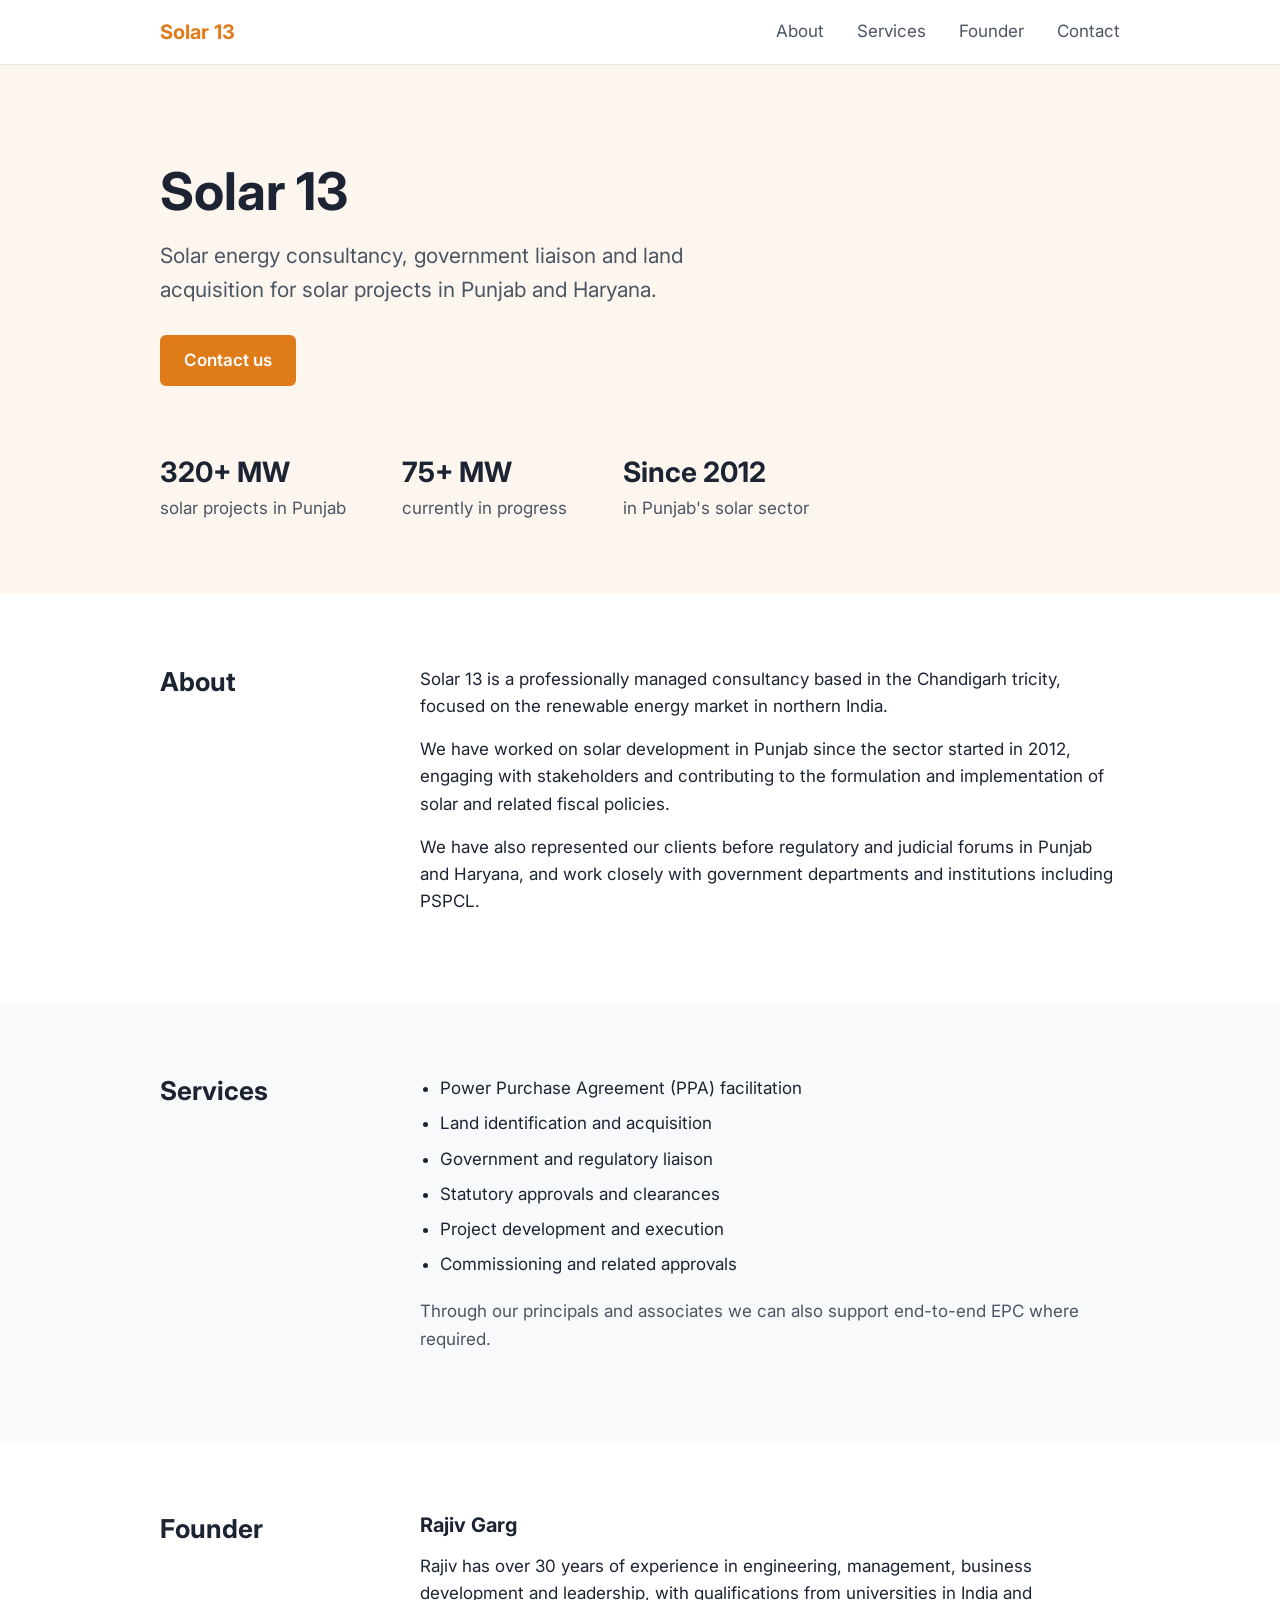
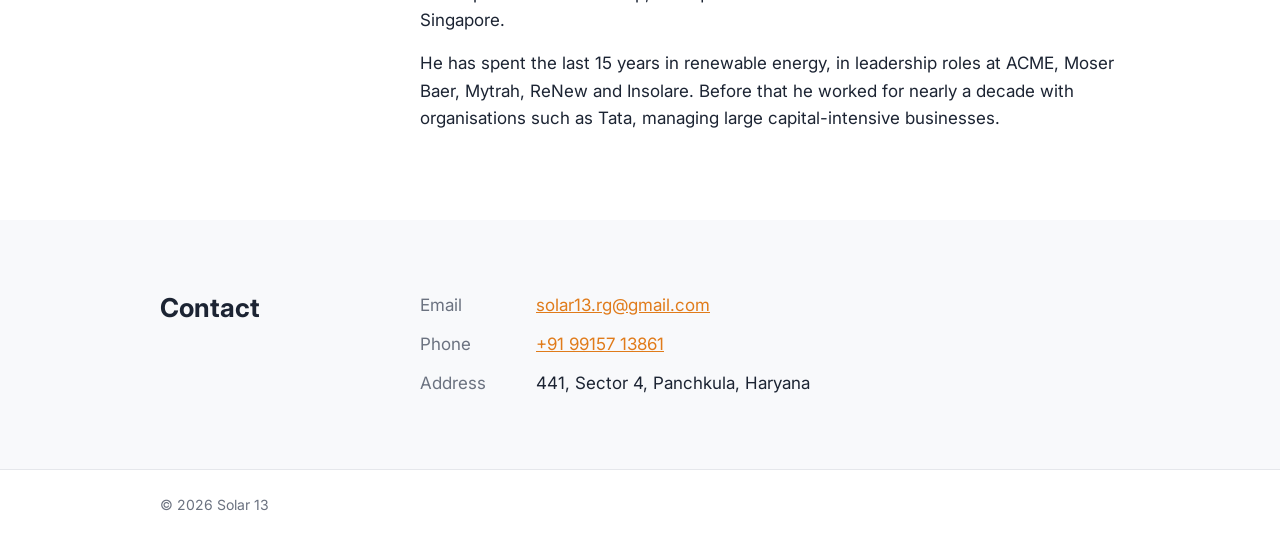
==== index.html @ bba665cc "Solar 13 website" ====
<!doctype html>
<html lang="en">
<head>
  <meta charset="utf-8">
  <meta name="viewport" content="width=device-width, initial-scale=1">
  <title>Solar 13 | Solar Energy Consultancy</title>
  <meta name="description" content="Solar 13 is a solar energy consultancy in the Chandigarh tricity, working on PPA facilitation, land acquisition, government liaison and approvals for solar projects in Punjab and Haryana.">
  <link rel="canonical" href="https://solar13.sagarsamay.com/">
  <link rel="icon" href="assets/favicon.svg" type="image/svg+xml">
  <meta property="og:title" content="Solar 13">
  <meta property="og:description" content="Solar energy consultancy, government liaison and land acquisition in North India.">
  <meta property="og:url" content="https://solar13.sagarsamay.com/">
  <link rel="preconnect" href="https://fonts.googleapis.com">
  <link rel="preconnect" href="https://fonts.gstatic.com" crossorigin>
  <link href="https://fonts.googleapis.com/css2?family=Inter:wght@400;500;600;700&display=swap" rel="stylesheet">
  <link rel="stylesheet" href="styles.css">
</head>
<body>
  <header class="header">
    <div class="container header-inner">
      <a class="logo" href="#">Solar 13</a>
      <button class="menu-btn" aria-expanded="false" aria-controls="menu">Menu</button>
      <nav id="menu" class="menu">
        <a href="#about">About</a>
        <a href="#services">Services</a>
        <a href="#founder">Founder</a>
        <a href="#contact">Contact</a>
      </nav>
    </div>
  </header>

  <main>
    <section class="hero">
      <div class="container">
        <h1>Solar 13</h1>
        <p class="intro">Solar energy consultancy, government liaison and land acquisition for solar projects in Punjab and Haryana.</p>
        <a class="button" href="mailto:solar13.rg@gmail.com">Contact us</a>

        <ul class="figures">
          <li><strong>320+ MW</strong> solar projects in Punjab</li>
          <li><strong>75+ MW</strong> currently in progress</li>
          <li><strong>Since 2012</strong> in Punjab's solar sector</li>
        </ul>
      </div>
    </section>

    <section id="about" class="section">
      <div class="container cols">
        <h2>About</h2>
        <div>
          <p>Solar 13 is a professionally managed consultancy based in the Chandigarh tricity, focused on the renewable energy market in northern India.</p>
          <p>We have worked on solar development in Punjab since the sector started in 2012, engaging with stakeholders and contributing to the formulation and implementation of solar and related fiscal policies.</p>
          <p>We have also represented our clients before regulatory and judicial forums in Punjab and Haryana, and work closely with government departments and institutions including PSPCL.</p>
        </div>
      </div>
    </section>

    <section id="services" class="section alt">
      <div class="container cols">
        <h2>Services</h2>
        <div>
          <ul class="services">
            <li>Power Purchase Agreement (PPA) facilitation</li>
            <li>Land identification and acquisition</li>
            <li>Government and regulatory liaison</li>
            <li>Statutory approvals and clearances</li>
            <li>Project development and execution</li>
            <li>Commissioning and related approvals</li>
          </ul>
          <p class="note">Through our principals and associates we can also support end-to-end EPC where required.</p>
        </div>
      </div>
    </section>

    <section id="founder" class="section">
      <div class="container cols">
        <h2>Founder</h2>
        <div>
          <h3>Rajiv Garg</h3>
          <p>Rajiv has over 30 years of experience in engineering, management, business development and leadership, with qualifications from universities in India and Singapore.</p>
          <p>He has spent the last 15 years in renewable energy, in leadership roles at ACME, Moser Baer, Mytrah, ReNew and Insolare. Before that he worked for nearly a decade with organisations such as Tata, managing large capital-intensive businesses.</p>
        </div>
      </div>
    </section>

    <section id="contact" class="section alt">
      <div class="container cols">
        <h2>Contact</h2>
        <dl class="contact">
          <dt>Email</dt>
          <dd><a href="mailto:solar13.rg@gmail.com">solar13.rg@gmail.com</a></dd>
          <dt>Phone</dt>
          <dd><a href="tel:+919915713861">+91 99157 13861</a></dd>
          <dt>Address</dt>
          <dd>441, Sector 4, Panchkula, Haryana</dd>
        </dl>
      </div>
    </section>
  </main>

  <footer class="footer">
    <div class="container">&copy; <span id="year">2026</span> Solar 13</div>
  </footer>

  <script src="script.js"></script>
</body>
</html>
---- styles.css ----
* {
  box-sizing: border-box;
}

body {
  margin: 0;
  font-family: "Inter", Arial, sans-serif;
  font-size: 17px;
  line-height: 1.6;
  color: #1c2433;
  background: #fff;
}

a {
  color: inherit;
}

h1, h2, h3 {
  margin: 0 0 16px;
  line-height: 1.2;
}

p {
  margin: 0 0 16px;
}

.container {
  max-width: 1000px;
  margin: 0 auto;
  padding: 0 20px;
}

/* header */

.header {
  position: sticky;
  top: 0;
  background: #fff;
  border-bottom: 1px solid #e5e7eb;
  z-index: 10;
}

.header-inner {
  display: flex;
  align-items: center;
  justify-content: space-between;
  height: 64px;
}

.logo {
  font-weight: 700;
  font-size: 20px;
  text-decoration: none;
  color: #e07b1a;
}

.menu a {
  margin-left: 28px;
  text-decoration: none;
  color: #4b5563;
}

.menu a:hover {
  color: #1c2433;
}

.menu-btn {
  display: none;
  background: none;
  border: 1px solid #d1d5db;
  border-radius: 6px;
  padding: 6px 12px;
  font: inherit;
  font-size: 15px;
  cursor: pointer;
}

/* hero */

.hero {
  padding: 96px 0 72px;
  background: #fdf6ee;
}

.hero h1 {
  font-size: 52px;
}

.intro {
  font-size: 21px;
  max-width: 620px;
  color: #4b5563;
  margin-bottom: 28px;
}

.button {
  display: inline-block;
  padding: 12px 24px;
  background: #e07b1a;
  color: #fff;
  text-decoration: none;
  font-weight: 600;
  border-radius: 6px;
}

.button:hover {
  background: #c4670f;
}

.figures {
  list-style: none;
  padding: 0;
  margin: 64px 0 0;
  display: flex;
  gap: 56px;
  color: #4b5563;
}

.figures strong {
  display: block;
  font-size: 28px;
  color: #1c2433;
}

/* sections */

.section {
  padding: 72px 0;
}

.section.alt {
  background: #f8f9fb;
}

.cols {
  display: grid;
  grid-template-columns: 220px 1fr;
  gap: 40px;
}

.section h2 {
  font-size: 26px;
}

.section h3 {
  font-size: 20px;
}

.services {
  margin: 0 0 20px;
  padding-left: 20px;
}

.services li {
  margin-bottom: 8px;
}

.note {
  color: #4b5563;
}

.contact {
  display: grid;
  grid-template-columns: 100px 1fr;
  gap: 12px 16px;
  margin: 0;
}

.contact dt {
  color: #6b7280;
}

.contact dd {
  margin: 0;
}

.contact a {
  color: #e07b1a;
}

.footer {
  padding: 24px 0;
  font-size: 14px;
  color: #6b7280;
  border-top: 1px solid #e5e7eb;
}

/* mobile */

@media (max-width: 700px) {
  .menu-btn {
    display: block;
  }

  .menu {
    display: none;
    position: absolute;
    top: 64px;
    left: 0;
    right: 0;
    background: #fff;
    border-bottom: 1px solid #e5e7eb;
    padding: 8px 20px;
  }

  .menu.open {
    display: block;
  }

  .menu a {
    display: block;
    margin: 0;
    padding: 10px 0;
  }

  .hero {
    padding: 56px 0 48px;
  }

  .hero h1 {
    font-size: 40px;
  }

  .intro {
    font-size: 18px;
  }

  .figures {
    flex-direction: column;
    gap: 20px;
    margin-top: 40px;
  }

  .cols {
    grid-template-columns: 1fr;
    gap: 8px;
  }

  .section {
    padding: 48px 0;
  }
}
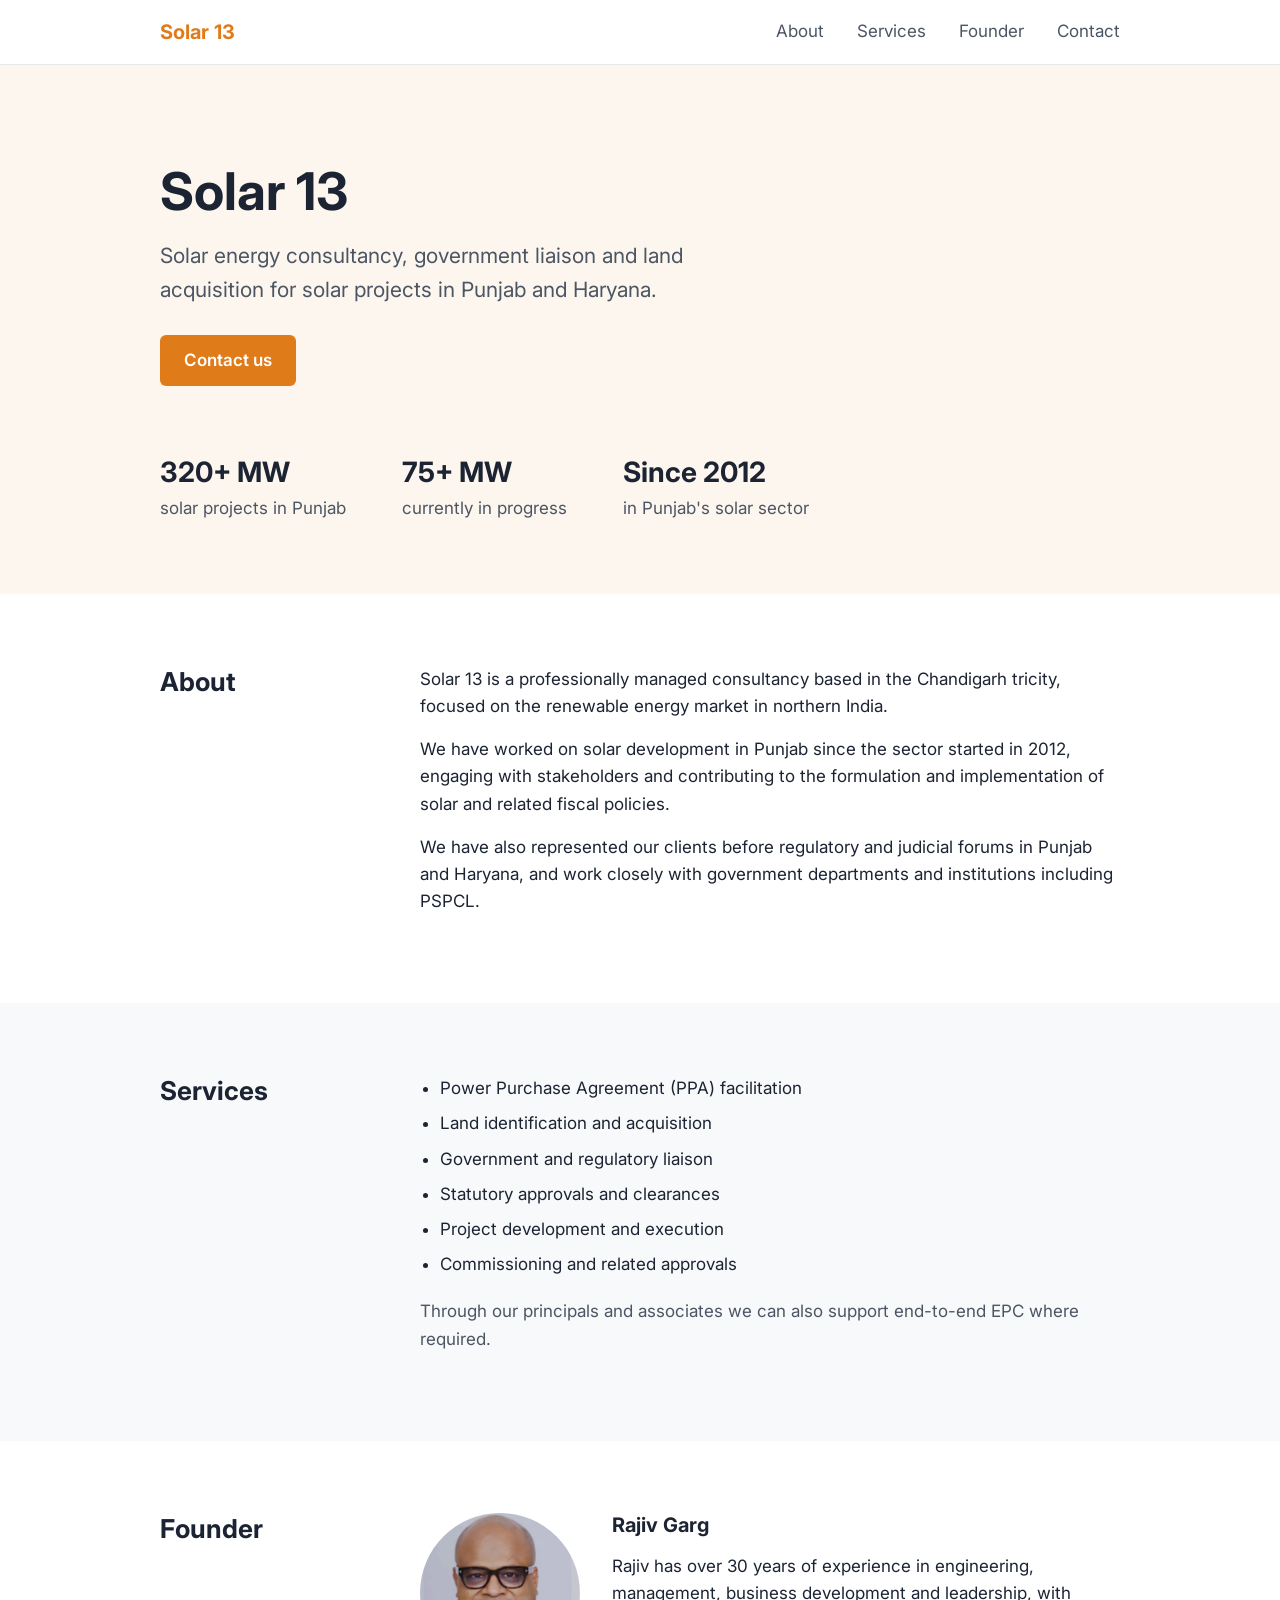
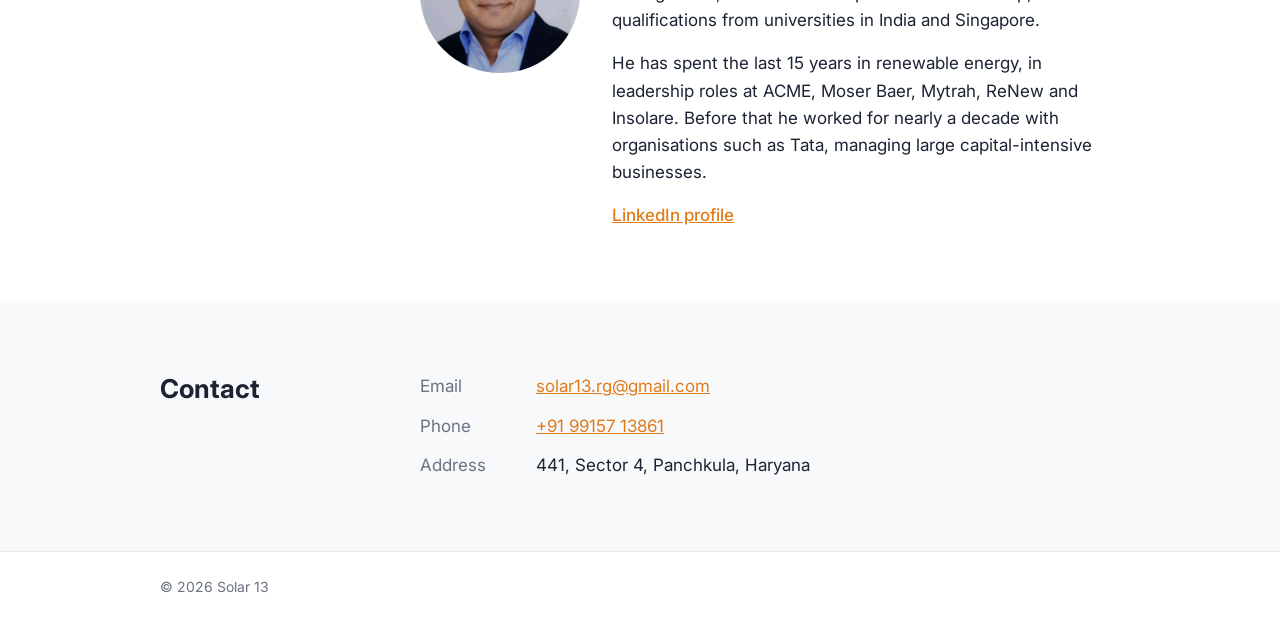
==== commit 266fd13c: "Add founder photo and LinkedIn link" ====
--- a/index.html
+++ b/index.html
@@ -75,10 +75,14 @@
     <section id="founder" class="section">
       <div class="container cols">
         <h2>Founder</h2>
-        <div>
-          <h3>Rajiv Garg</h3>
-          <p>Rajiv has over 30 years of experience in engineering, management, business development and leadership, with qualifications from universities in India and Singapore.</p>
-          <p>He has spent the last 15 years in renewable energy, in leadership roles at ACME, Moser Baer, Mytrah, ReNew and Insolare. Before that he worked for nearly a decade with organisations such as Tata, managing large capital-intensive businesses.</p>
+        <div class="founder">
+          <img class="founder-photo" src="assets/rajiv-garg.jpg" alt="Rajiv Garg" width="160" height="160">
+          <div>
+            <h3>Rajiv Garg</h3>
+            <p>Rajiv has over 30 years of experience in engineering, management, business development and leadership, with qualifications from universities in India and Singapore.</p>
+            <p>He has spent the last 15 years in renewable energy, in leadership roles at ACME, Moser Baer, Mytrah, ReNew and Insolare. Before that he worked for nearly a decade with organisations such as Tata, managing large capital-intensive businesses.</p>
+            <a class="linkedin" href="https://www.linkedin.com/in/rajiv-garg-564804160/" target="_blank" rel="noopener">LinkedIn profile</a>
+          </div>
         </div>
       </div>
     </section>
--- a/styles.css
+++ b/styles.css
@@ -146,6 +146,25 @@
   font-size: 20px;
 }
 
+.founder {
+  display: flex;
+  gap: 32px;
+  align-items: flex-start;
+}
+
+.founder-photo {
+  width: 160px;
+  height: 160px;
+  border-radius: 50%;
+  object-fit: cover;
+  flex-shrink: 0;
+}
+
+.linkedin {
+  color: #e07b1a;
+  font-weight: 500;
+}
+
 .services {
   margin: 0 0 20px;
   padding-left: 20px;
@@ -239,4 +258,14 @@
   .section {
     padding: 48px 0;
   }
-}
+
+  .founder {
+    flex-direction: column;
+    gap: 20px;
+  }
+
+  .founder-photo {
+    width: 120px;
+    height: 120px;
+  }
+}
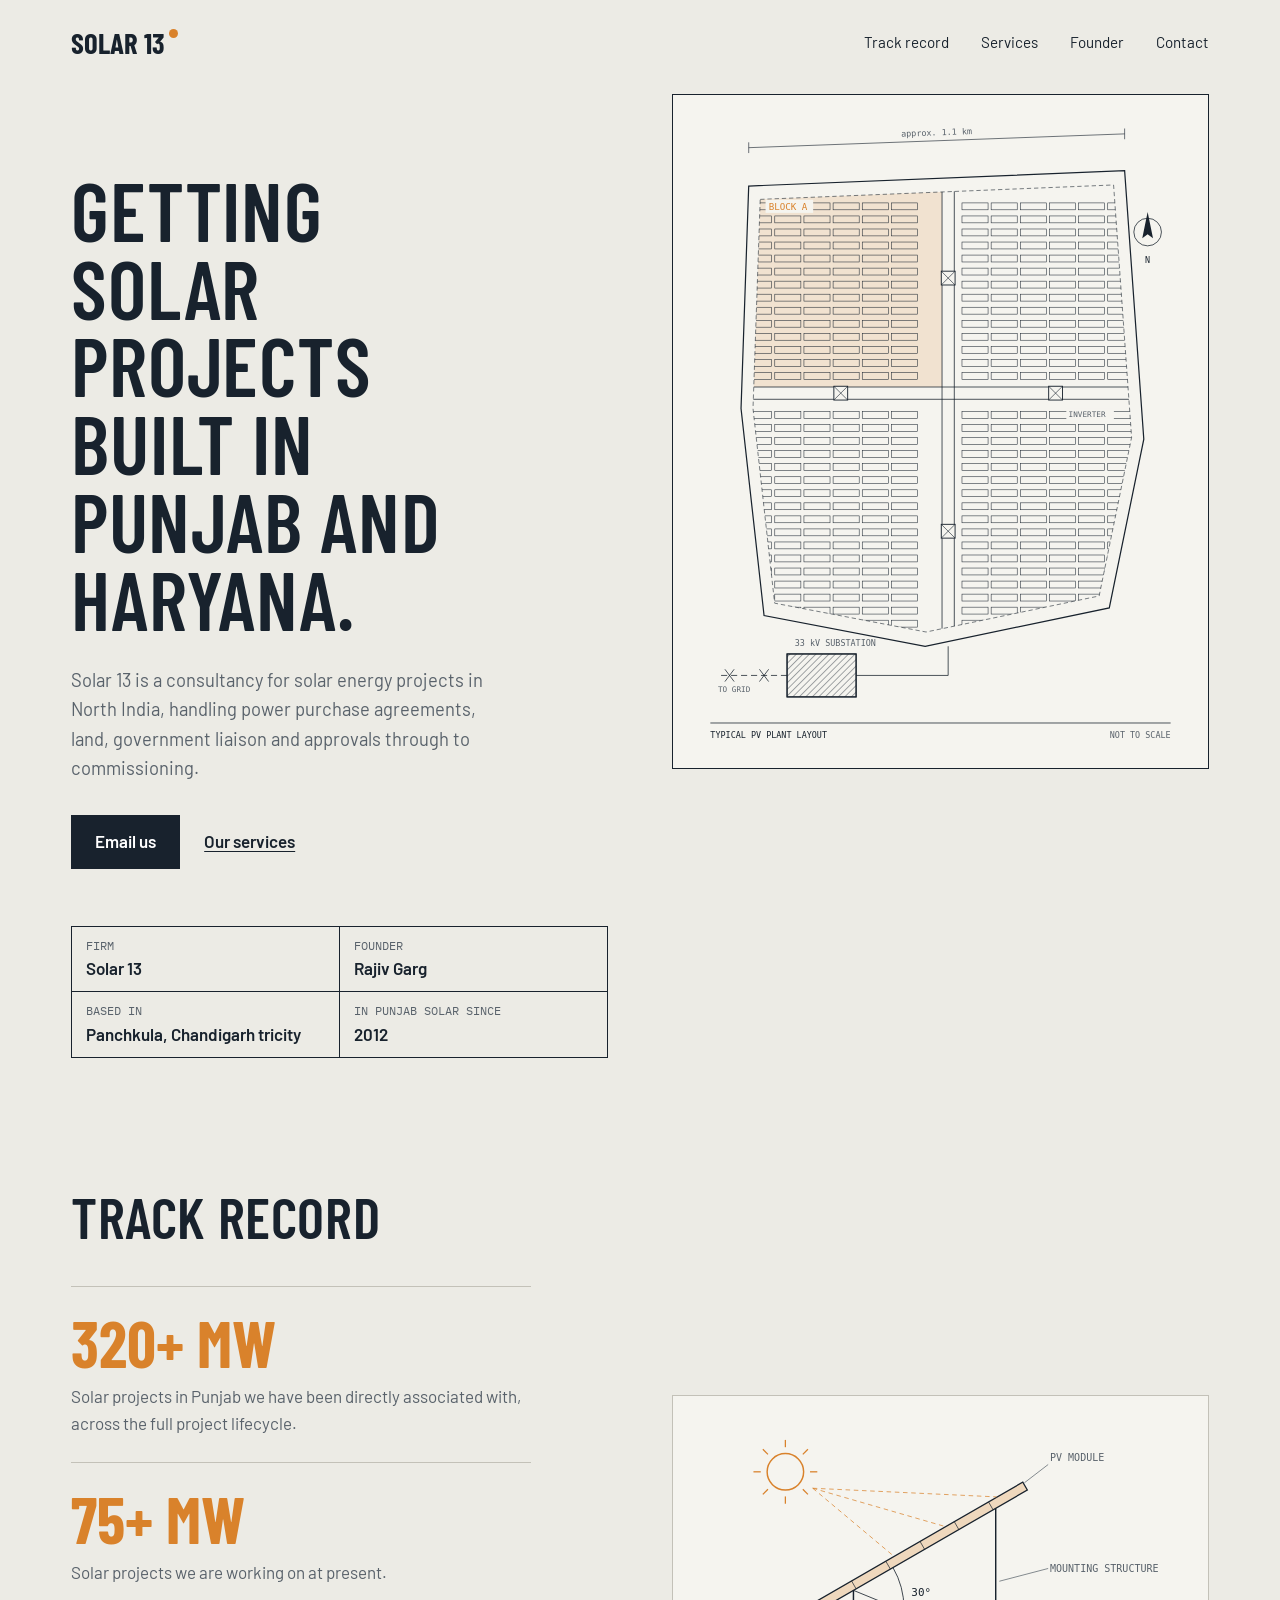
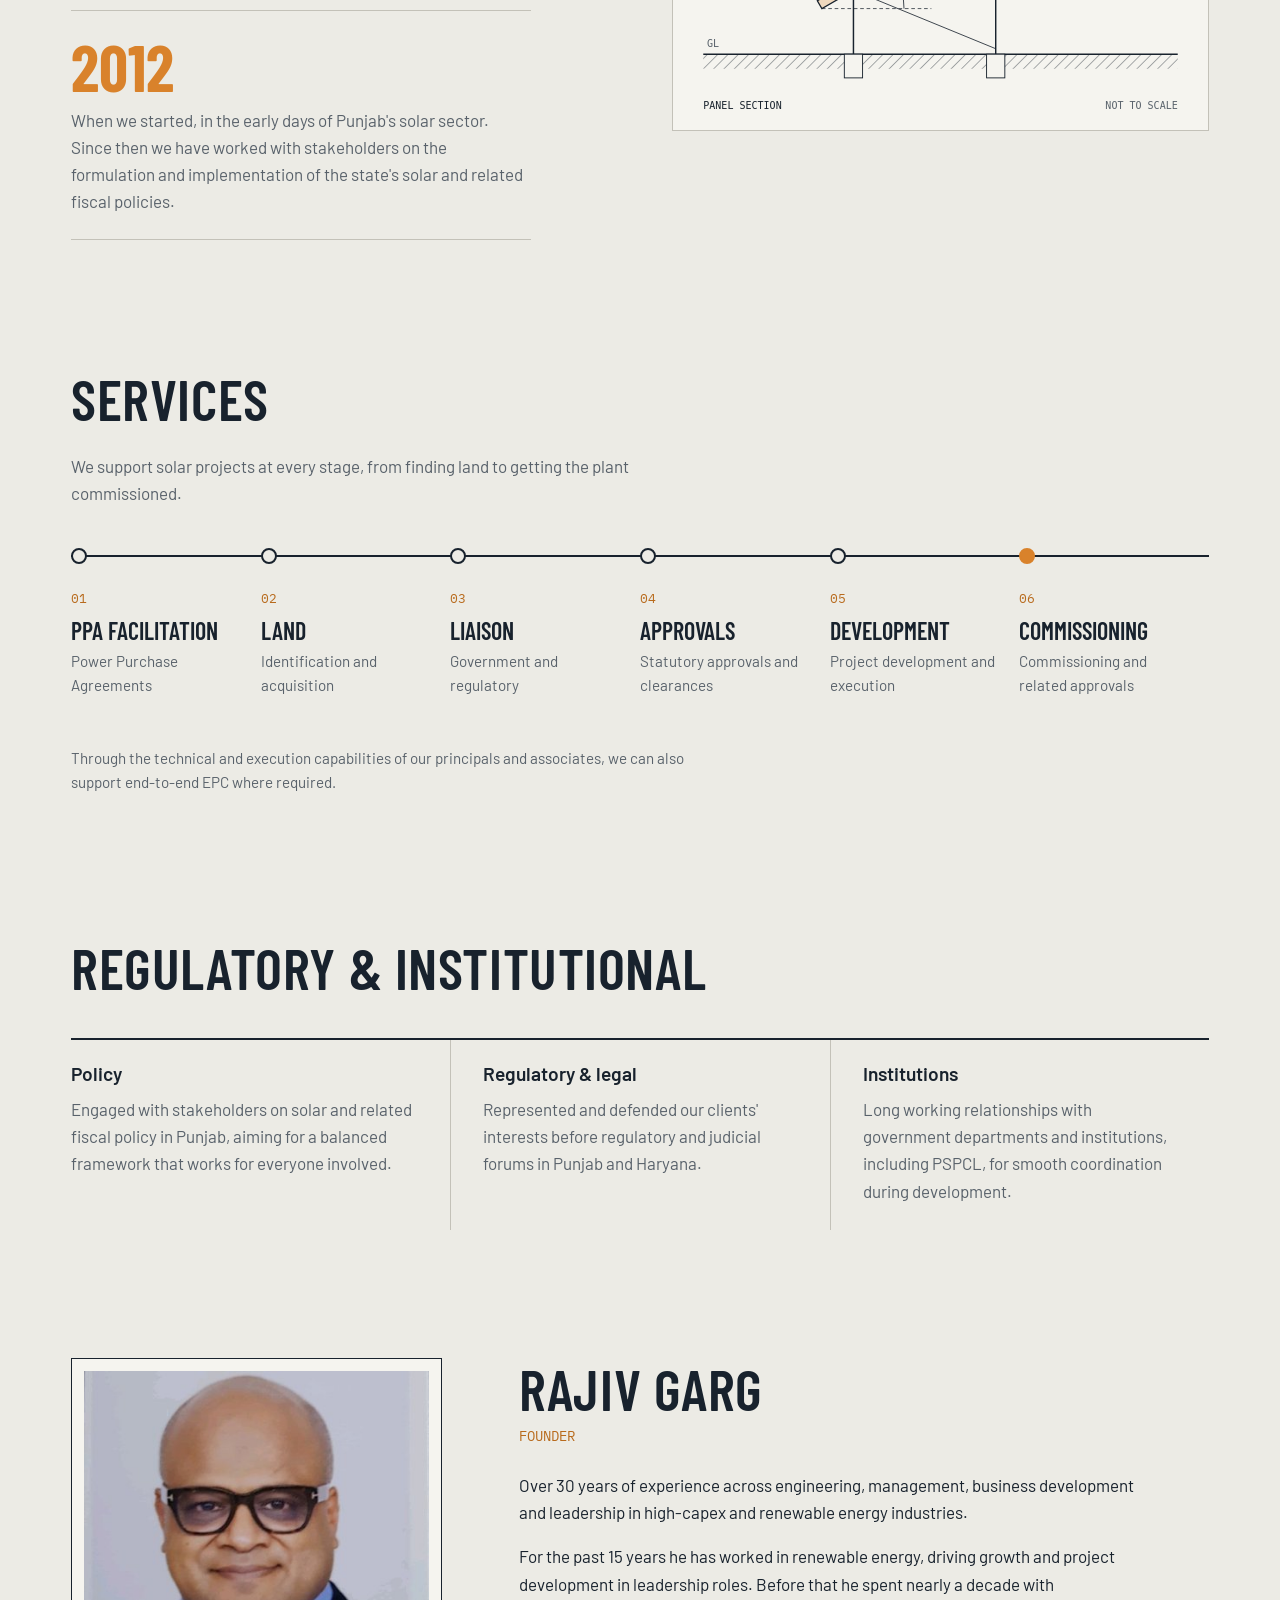
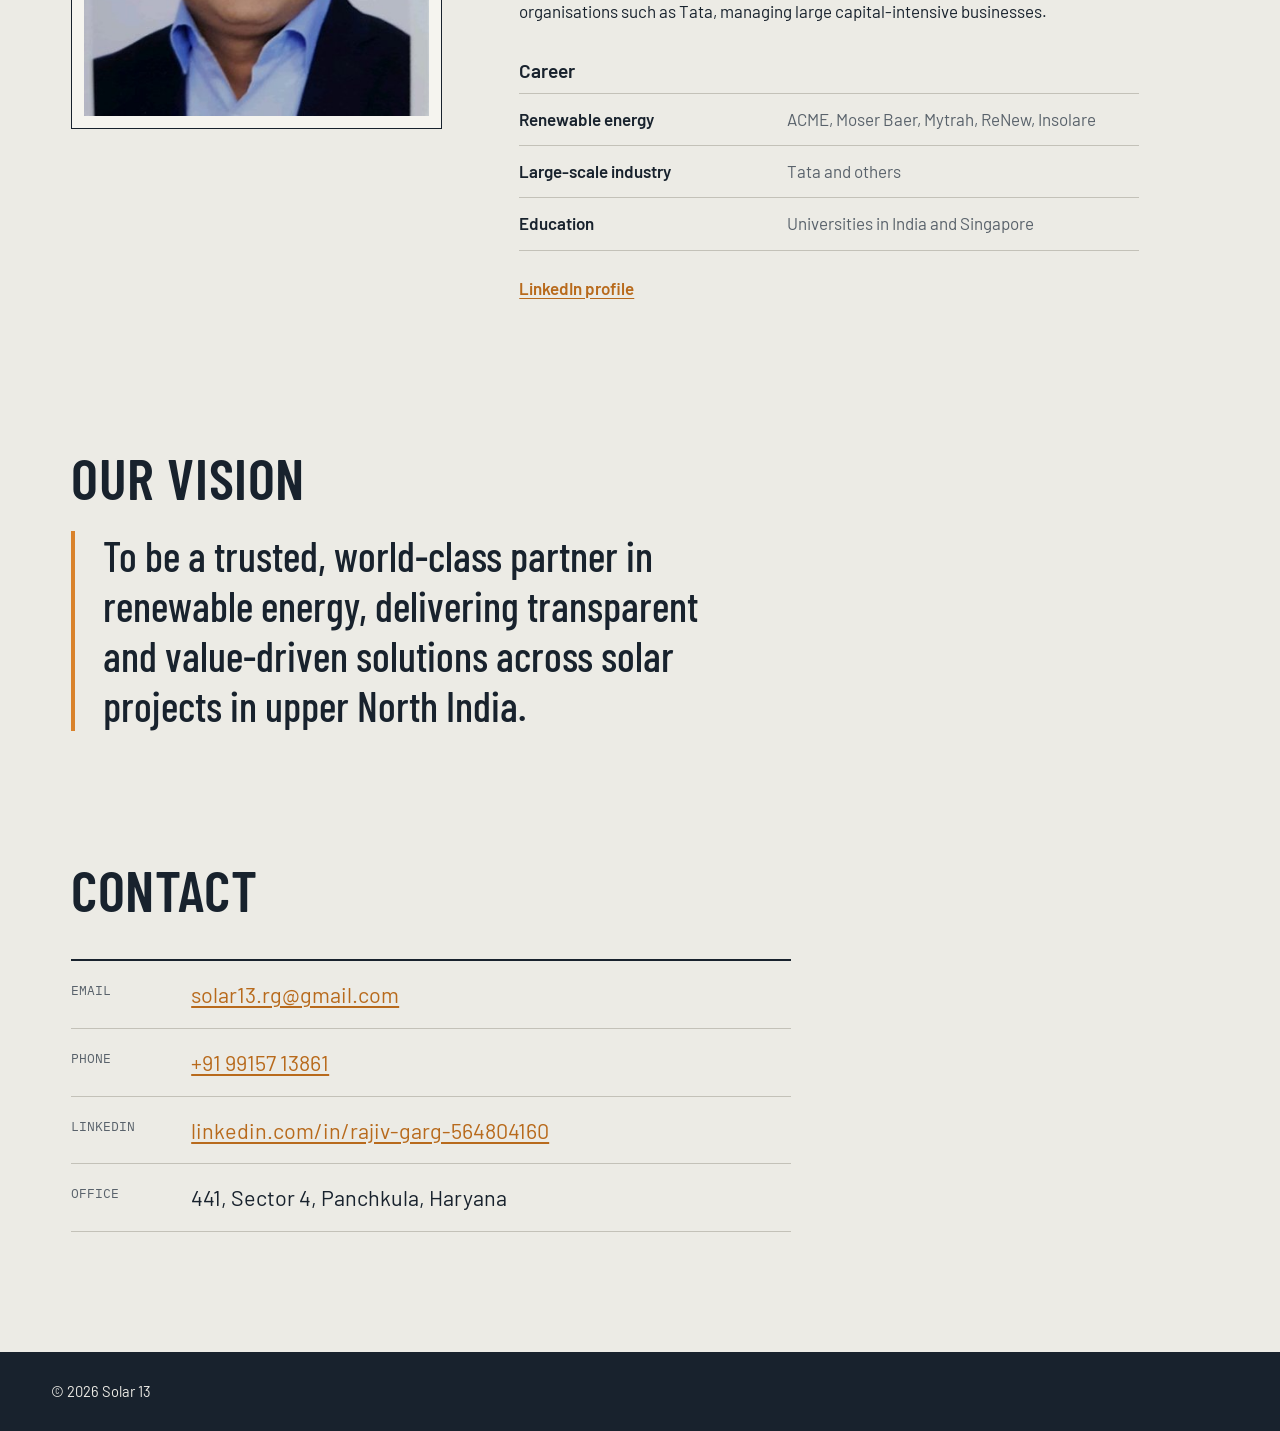
==== commit f2bd8dce: "Redesign in drawing-sheet style" ====
--- a/index.html
+++ b/index.html
@@ -3,109 +3,145 @@
 <head>
   <meta charset="utf-8">
   <meta name="viewport" content="width=device-width, initial-scale=1">
-  <title>Solar 13 | Solar Energy Consultancy</title>
-  <meta name="description" content="Solar 13 is a solar energy consultancy in the Chandigarh tricity, working on PPA facilitation, land acquisition, government liaison and approvals for solar projects in Punjab and Haryana.">
+  <title>Solar 13 | Solar Energy Consultancy, Punjab &amp; Haryana</title>
+  <meta name="description" content="Solar 13 is a solar energy consultancy in the Chandigarh tricity. PPA facilitation, land acquisition, government liaison, approvals and commissioning for solar projects in Punjab and Haryana.">
   <link rel="canonical" href="https://solar13.sagarsamay.com/">
-  <link rel="icon" href="assets/favicon.svg" type="image/svg+xml">
+  <meta property="og:type" content="website">
   <meta property="og:title" content="Solar 13">
   <meta property="og:description" content="Solar energy consultancy, government liaison and land acquisition in North India.">
   <meta property="og:url" content="https://solar13.sagarsamay.com/">
+  <link rel="icon" href="/assets/favicon.svg" type="image/svg+xml">
   <link rel="preconnect" href="https://fonts.googleapis.com">
   <link rel="preconnect" href="https://fonts.gstatic.com" crossorigin>
-  <link href="https://fonts.googleapis.com/css2?family=Inter:wght@400;500;600;700&display=swap" rel="stylesheet">
-  <link rel="stylesheet" href="styles.css">
+  <link href="https://fonts.googleapis.com/css2?family=Barlow+Condensed:wght@500;600;700&family=Barlow:wght@400;500;600&family=IBM+Plex+Mono:wght@400;500&display=swap" rel="stylesheet">
+  <link rel="stylesheet" href="/styles.css">
+  <script src="/script.js" defer></script>
 </head>
 <body>
-  <header class="header">
-    <div class="container header-inner">
-      <a class="logo" href="#">Solar 13</a>
-      <button class="menu-btn" aria-expanded="false" aria-controls="menu">Menu</button>
-      <nav id="menu" class="menu">
-        <a href="#about">About</a>
-        <a href="#services">Services</a>
-        <a href="#founder">Founder</a>
-        <a href="#contact">Contact</a>
-      </nav>
-    </div>
+  <header class="site-header">
+    <a class="wordmark" href="/">Solar 13</a>
+    <nav>
+      <a href="#record">Track record</a>
+      <a href="#services">Services</a>
+      <a href="#founder">Founder</a>
+      <a href="#contact">Contact</a>
+    </nav>
   </header>
 
   <main>
-    <section class="hero">
-      <div class="container">
-        <h1>Solar 13</h1>
-        <p class="intro">Solar energy consultancy, government liaison and land acquisition for solar projects in Punjab and Haryana.</p>
-        <a class="button" href="mailto:solar13.rg@gmail.com">Contact us</a>
+    <section class="sheet">
+      <div class="sheet-text">
+        <h1>Getting solar projects built in Punjab and Haryana.</h1>
+        <p class="lede">Solar 13 is a consultancy for solar energy projects in North India, handling power purchase agreements, land, government liaison and approvals through to commissioning.</p>
+        <p class="hero-actions">
+          <a class="button" href="mailto:solar13.rg@gmail.com">Email us</a>
+          <a class="text-link" href="#services">Our services</a>
+        </p>
+      </div>
 
-        <ul class="figures">
-          <li><strong>320+ MW</strong> solar projects in Punjab</li>
-          <li><strong>75+ MW</strong> currently in progress</li>
-          <li><strong>Since 2012</strong> in Punjab's solar sector</li>
-        </ul>
+      <figure class="sheet-drawing">
+        <img src="/assets/drawings/site-plan.svg" alt="Site plan of a solar plant" width="640" height="820">
+      </figure>
+
+      <dl class="title-block">
+        <div><dt>Firm</dt><dd>Solar 13</dd></div>
+        <div><dt>Founder</dt><dd>Rajiv Garg</dd></div>
+        <div><dt>Based in</dt><dd>Panchkula, Chandigarh tricity</dd></div>
+        <div><dt>In Punjab solar since</dt><dd>2012</dd></div>
+      </dl>
+    </section>
+
+    <section id="record" class="record">
+      <h2>Track record</h2>
+      <div class="record-grid">
+        <ol class="figures">
+          <li>
+            <p class="measure">320+ MW</p>
+            <p>Solar projects in Punjab we have been directly associated with, across the full project lifecycle.</p>
+          </li>
+          <li>
+            <p class="measure">75+ MW</p>
+            <p>Solar projects we are working on at present.</p>
+          </li>
+          <li>
+            <p class="measure">2012</p>
+            <p>When we started, in the early days of Punjab's solar sector. Since then we have worked with stakeholders on the formulation and implementation of the state's solar and related fiscal policies.</p>
+          </li>
+        </ol>
+        <figure class="record-drawing">
+          <img src="/assets/drawings/panel-section.svg" alt="Section drawing of a solar panel on its mounting structure" width="560" height="340" loading="lazy">
+        </figure>
       </div>
     </section>
 
-    <section id="about" class="section">
-      <div class="container cols">
-        <h2>About</h2>
+    <section id="services" class="services">
+      <h2>Services</h2>
+      <p class="intro">We support solar projects at every stage, from finding land to getting the plant commissioned.</p>
+      <ol class="lifecycle">
+        <li><span class="step">01</span><h3>PPA facilitation</h3><p>Power Purchase Agreements</p></li>
+        <li><span class="step">02</span><h3>Land</h3><p>Identification and acquisition</p></li>
+        <li><span class="step">03</span><h3>Liaison</h3><p>Government and regulatory</p></li>
+        <li><span class="step">04</span><h3>Approvals</h3><p>Statutory approvals and clearances</p></li>
+        <li><span class="step">05</span><h3>Development</h3><p>Project development and execution</p></li>
+        <li><span class="step">06</span><h3>Commissioning</h3><p>Commissioning and related approvals</p></li>
+      </ol>
+      <p class="credit">Through the technical and execution capabilities of our principals and associates, we can also support end-to-end EPC where required.</p>
+    </section>
+
+    <section id="expertise" class="expertise">
+      <h2>Regulatory &amp; institutional</h2>
+      <div class="expertise-grid">
         <div>
-          <p>Solar 13 is a professionally managed consultancy based in the Chandigarh tricity, focused on the renewable energy market in northern India.</p>
-          <p>We have worked on solar development in Punjab since the sector started in 2012, engaging with stakeholders and contributing to the formulation and implementation of solar and related fiscal policies.</p>
-          <p>We have also represented our clients before regulatory and judicial forums in Punjab and Haryana, and work closely with government departments and institutions including PSPCL.</p>
+          <h3>Policy</h3>
+          <p>Engaged with stakeholders on solar and related fiscal policy in Punjab, aiming for a balanced framework that works for everyone involved.</p>
+        </div>
+        <div>
+          <h3>Regulatory &amp; legal</h3>
+          <p>Represented and defended our clients' interests before regulatory and judicial forums in Punjab and Haryana.</p>
+        </div>
+        <div>
+          <h3>Institutions</h3>
+          <p>Long working relationships with government departments and institutions, including PSPCL, for smooth coordination during development.</p>
         </div>
       </div>
     </section>
 
-    <section id="services" class="section alt">
-      <div class="container cols">
-        <h2>Services</h2>
-        <div>
-          <ul class="services">
-            <li>Power Purchase Agreement (PPA) facilitation</li>
-            <li>Land identification and acquisition</li>
-            <li>Government and regulatory liaison</li>
-            <li>Statutory approvals and clearances</li>
-            <li>Project development and execution</li>
-            <li>Commissioning and related approvals</li>
-          </ul>
-          <p class="note">Through our principals and associates we can also support end-to-end EPC where required.</p>
-        </div>
+    <section id="founder" class="founder">
+      <div class="portrait"><img src="/assets/rajiv-garg.jpg" alt="Rajiv Garg" width="400" height="400"></div>
+      <div class="founder-text">
+        <h2>Rajiv Garg</h2>
+        <p class="role">Founder</p>
+        <p>Over 30 years of experience across engineering, management, business development and leadership in high-capex and renewable energy industries.</p>
+        <p>For the past 15 years he has worked in renewable energy, driving growth and project development in leadership roles. Before that he spent nearly a decade with organisations such as Tata, managing large capital-intensive businesses.</p>
+
+        <h3>Career</h3>
+        <ul class="career">
+          <li><strong>Renewable energy</strong><span>ACME, Moser Baer, Mytrah, ReNew, Insolare</span></li>
+          <li><strong>Large-scale industry</strong><span>Tata and others</span></li>
+          <li><strong>Education</strong><span>Universities in India and Singapore</span></li>
+        </ul>
+        <p class="profile-link"><a href="https://www.linkedin.com/in/rajiv-garg-564804160/" target="_blank" rel="noopener">LinkedIn profile</a></p>
       </div>
     </section>
 
-    <section id="founder" class="section">
-      <div class="container cols">
-        <h2>Founder</h2>
-        <div class="founder">
-          <img class="founder-photo" src="assets/rajiv-garg.jpg" alt="Rajiv Garg" width="160" height="160">
-          <div>
-            <h3>Rajiv Garg</h3>
-            <p>Rajiv has over 30 years of experience in engineering, management, business development and leadership, with qualifications from universities in India and Singapore.</p>
-            <p>He has spent the last 15 years in renewable energy, in leadership roles at ACME, Moser Baer, Mytrah, ReNew and Insolare. Before that he worked for nearly a decade with organisations such as Tata, managing large capital-intensive businesses.</p>
-            <a class="linkedin" href="https://www.linkedin.com/in/rajiv-garg-564804160/" target="_blank" rel="noopener">LinkedIn profile</a>
-          </div>
-        </div>
-      </div>
+    <section class="vision">
+      <h2>Our vision</h2>
+      <p>To be a trusted, world-class partner in renewable energy, delivering transparent and value-driven solutions across solar projects in upper North India.</p>
     </section>
 
-    <section id="contact" class="section alt">
-      <div class="container cols">
-        <h2>Contact</h2>
-        <dl class="contact">
-          <dt>Email</dt>
-          <dd><a href="mailto:solar13.rg@gmail.com">solar13.rg@gmail.com</a></dd>
-          <dt>Phone</dt>
-          <dd><a href="tel:+919915713861">+91 99157 13861</a></dd>
-          <dt>Address</dt>
-          <dd>441, Sector 4, Panchkula, Haryana</dd>
-        </dl>
-      </div>
+    <section id="contact" class="contact">
+      <h2>Contact</h2>
+      <ul class="contact-list">
+        <li><span>Email</span><a href="mailto:solar13.rg@gmail.com">solar13.rg@gmail.com</a></li>
+        <li><span>Phone</span><a href="tel:+919915713861">+91 99157 13861</a></li>
+        <li><span>LinkedIn</span><a href="https://www.linkedin.com/in/rajiv-garg-564804160/" target="_blank" rel="noopener">linkedin.com/in/rajiv-garg-564804160</a></li>
+        <li><span>Office</span>441, Sector 4, Panchkula, Haryana</li>
+      </ul>
     </section>
   </main>
 
-  <footer class="footer">
-    <div class="container">&copy; <span id="year">2026</span> Solar 13</div>
+  <footer class="site-footer">
+    <p>© <span id="year">2026</span> Solar 13</p>
   </footer>
-
-  <script src="script.js"></script>
 </body>
 </html>
--- a/styles.css
+++ b/styles.css
@@ -1,271 +1,325 @@
-* {
-  box-sizing: border-box;
-}
+:root {
+  --paper: #ecebe5;
+  --sheet: #f5f4ef;
+  --ink: #18222d;
+  --grey: #59626b;
+  --amber: #d9822b;
+  --amber-dark: #b86a1c;
+  --rule: #c3c1b8;
+  --display: "Barlow Condensed", "Arial Narrow", sans-serif;
+  --sans: "Barlow", system-ui, sans-serif;
+  --mono: "IBM Plex Mono", ui-monospace, monospace;
+  --gutter: clamp(16px, 4vw, 56px);
+  --max: 1240px;
+}
+
+*, *::before, *::after { box-sizing: border-box; }
+
+html { scroll-behavior: smooth; }
 
 body {
   margin: 0;
-  font-family: "Inter", Arial, sans-serif;
-  font-size: 17px;
-  line-height: 1.6;
-  color: #1c2433;
-  background: #fff;
-}
-
-a {
-  color: inherit;
-}
-
-h1, h2, h3 {
-  margin: 0 0 16px;
-  line-height: 1.2;
-}
-
-p {
-  margin: 0 0 16px;
-}
-
-.container {
-  max-width: 1000px;
+  background: var(--paper);
+  color: var(--ink);
+  font: 1.0625rem/1.6 var(--sans);
+  -webkit-font-smoothing: antialiased;
+}
+
+img { display: block; max-width: 100%; height: auto; }
+
+a { color: var(--amber-dark); text-underline-offset: 3px; }
+a:focus-visible { outline: 2px solid var(--amber); outline-offset: 3px; }
+
+h1, h2, h3 { margin: 0; line-height: 1.05; }
+h1, h2 { font-family: var(--display); font-weight: 600; text-transform: uppercase; letter-spacing: .01em; }
+h2 { font-size: clamp(2.2rem, 4.6vw, 3.6rem); margin-bottom: 40px; }
+h3 { font-size: 1.2rem; font-weight: 600; }
+p { margin: 0 0 1em; }
+
+/* header */
+
+.site-header {
+  max-width: var(--max);
   margin: 0 auto;
-  padding: 0 20px;
-}
-
-/* header */
-
-.header {
-  position: sticky;
-  top: 0;
-  background: #fff;
-  border-bottom: 1px solid #e5e7eb;
-  z-index: 10;
-}
-
-.header-inner {
+  padding: 20px var(--gutter);
   display: flex;
   align-items: center;
   justify-content: space-between;
-  height: 64px;
-}
-
-.logo {
+  gap: 16px;
+}
+
+.wordmark {
+  font-family: var(--display);
   font-weight: 700;
-  font-size: 20px;
+  font-size: 1.8rem;
+  text-transform: uppercase;
+  color: var(--ink);
   text-decoration: none;
-  color: #e07b1a;
-}
-
-.menu a {
-  margin-left: 28px;
+}
+
+.wordmark::after {
+  content: "";
+  display: inline-block;
+  width: .32em;
+  height: .32em;
+  margin-left: 4px;
+  border-radius: 50%;
+  background: var(--amber);
+  vertical-align: .55em;
+}
+
+.site-header nav { display: flex; flex-wrap: wrap; gap: clamp(14px, 2.5vw, 32px); }
+
+.site-header nav a {
+  color: var(--ink);
+  font-size: .95rem;
   text-decoration: none;
-  color: #4b5563;
-}
-
-.menu a:hover {
-  color: #1c2433;
-}
-
-.menu-btn {
-  display: none;
-  background: none;
-  border: 1px solid #d1d5db;
-  border-radius: 6px;
-  padding: 6px 12px;
-  font: inherit;
-  font-size: 15px;
-  cursor: pointer;
-}
-
-/* hero */
-
-.hero {
-  padding: 96px 0 72px;
-  background: #fdf6ee;
-}
-
-.hero h1 {
-  font-size: 52px;
-}
-
-.intro {
-  font-size: 21px;
-  max-width: 620px;
-  color: #4b5563;
-  margin-bottom: 28px;
-}
+  border-bottom: 1px solid transparent;
+}
+
+.site-header nav a:hover { border-color: var(--ink); }
+
+/* hero sheet */
+
+.sheet {
+  max-width: var(--max);
+  margin: 8px auto 0;
+  padding: 0 var(--gutter);
+  display: grid;
+  grid-template-columns: 1fr 1fr;
+  grid-template-areas: "text drawing" "block drawing";
+  column-gap: clamp(24px, 5vw, 72px);
+}
+
+.sheet-text { grid-area: text; padding-top: clamp(24px, 6vw, 88px); }
+
+.sheet h1 {
+  font-size: clamp(2.8rem, 6.4vw, 5.6rem);
+  line-height: .95;
+  max-width: 10ch;
+}
+
+.lede { margin-top: 28px; max-width: 44ch; font-size: 1.15rem; color: var(--grey); }
+
+.hero-actions { display: flex; flex-wrap: wrap; align-items: center; gap: 24px; margin-top: 32px; }
 
 .button {
   display: inline-block;
-  padding: 12px 24px;
-  background: #e07b1a;
+  padding: 13px 24px;
+  background: var(--ink);
   color: #fff;
+  font-weight: 600;
   text-decoration: none;
-  font-weight: 600;
-  border-radius: 6px;
-}
-
-.button:hover {
-  background: #c4670f;
-}
-
-.figures {
+}
+
+.button:hover { background: var(--amber-dark); }
+
+.text-link { color: var(--ink); font-weight: 600; }
+
+.sheet-drawing {
+  grid-area: drawing;
+  align-self: start;
+  margin: 0;
+  padding: clamp(10px, 2vw, 22px);
+  background: var(--sheet);
+  border: 1px solid var(--ink);
+}
+
+.title-block {
+  grid-area: block;
+  align-self: end;
+  margin: 40px 0 0;
+  display: grid;
+  grid-template-columns: 1fr 1fr;
+  border: 1px solid var(--ink);
+}
+
+.title-block div { padding: 10px 14px 12px; border-top: 1px solid var(--ink); }
+.title-block div:nth-child(-n+2) { border-top: 0; }
+.title-block div:nth-child(odd) { border-right: 1px solid var(--ink); }
+.title-block dt { font-family: var(--mono); font-size: .72rem; text-transform: uppercase; color: var(--grey); }
+.title-block dd { margin: 2px 0 0; font-weight: 600; line-height: 1.3; }
+
+/* sections */
+
+.record, .services, .expertise, .founder, .vision, .contact {
+  max-width: var(--max);
+  margin: 0 auto;
+  padding: clamp(72px, 10vw, 140px) var(--gutter) 0;
+}
+
+.record-grid {
+  display: grid;
+  grid-template-columns: 1fr 1fr;
+  align-items: center;
+  gap: clamp(24px, 5vw, 64px);
+}
+
+.figures { list-style: none; margin: 0; padding: 0; }
+
+.figures li {
+  padding: 24px 0;
+  border-top: 1px solid var(--rule);
+  max-width: 46ch;
+}
+
+.figures li:last-child { border-bottom: 1px solid var(--rule); }
+.figures p:last-child { margin: 0; color: var(--grey); }
+
+.measure {
+  margin-bottom: 8px;
+  font-family: var(--display);
+  font-weight: 700;
+  font-size: clamp(2.6rem, 5vw, 4rem);
+  line-height: 1;
+  color: var(--amber);
+}
+
+.record-drawing { margin: 0; padding: 12px; background: var(--sheet); border: 1px solid var(--rule); }
+
+.intro { max-width: 60ch; margin: -16px 0 48px; color: var(--grey); }
+
+/* lifecycle drawn as a line with stations */
+
+.lifecycle {
   list-style: none;
+  margin: 0;
   padding: 0;
-  margin: 64px 0 0;
-  display: flex;
-  gap: 56px;
-  color: #4b5563;
-}
-
-.figures strong {
-  display: block;
-  font-size: 28px;
-  color: #1c2433;
-}
-
-/* sections */
-
-.section {
-  padding: 72px 0;
-}
-
-.section.alt {
-  background: #f8f9fb;
-}
-
-.cols {
-  display: grid;
-  grid-template-columns: 220px 1fr;
-  gap: 40px;
-}
-
-.section h2 {
-  font-size: 26px;
-}
-
-.section h3 {
-  font-size: 20px;
-}
+  display: grid;
+  grid-template-columns: repeat(6, 1fr);
+  border-top: 2px solid var(--ink);
+}
+
+.lifecycle li {
+  position: relative;
+  padding: 32px 20px 0 0;
+}
+
+.lifecycle li::before {
+  content: "";
+  position: absolute;
+  top: -9px;
+  left: 0;
+  width: 16px;
+  height: 16px;
+  border: 2px solid var(--ink);
+  border-radius: 50%;
+  background: var(--paper);
+}
+
+.lifecycle li:last-child::before { background: var(--amber); border-color: var(--amber); }
+
+.step { display: block; margin-bottom: 8px; font-family: var(--mono); font-size: .8rem; color: var(--amber-dark); }
+.lifecycle h3 { font-family: var(--display); font-size: 1.5rem; text-transform: uppercase; }
+.lifecycle p { margin: 6px 0 0; font-size: .95rem; color: var(--grey); }
+
+.credit { margin-top: 48px; max-width: 70ch; font-size: .95rem; color: var(--grey); }
+
+.expertise-grid { display: grid; grid-template-columns: repeat(3, 1fr); border-top: 2px solid var(--ink); }
+.expertise-grid > div { padding: 24px 32px 8px 0; }
+.expertise-grid > div + div { padding-left: 32px; border-left: 1px solid var(--rule); }
+.expertise-grid h3 { margin-bottom: 12px; }
+.expertise-grid p { color: var(--grey); }
+
+/* founder */
 
 .founder {
-  display: flex;
-  gap: 32px;
-  align-items: flex-start;
-}
-
-.founder-photo {
-  width: 160px;
-  height: 160px;
-  border-radius: 50%;
-  object-fit: cover;
-  flex-shrink: 0;
-}
-
-.linkedin {
-  color: #e07b1a;
+  display: grid;
+  grid-template-columns: .7fr 1.3fr;
+  align-items: start;
+  gap: clamp(28px, 6vw, 80px);
+}
+
+.founder h2 { margin-bottom: 0; }
+
+.portrait {
+  aspect-ratio: 1;
+  padding: 12px;
+  background: var(--sheet);
+  border: 1px solid var(--ink);
+}
+
+.portrait img { width: 100%; height: 100%; object-fit: cover; }
+
+.founder-text { max-width: 62ch; }
+.role { margin: 8px 0 24px; font-family: var(--mono); font-size: .85rem; text-transform: uppercase; color: var(--amber-dark); }
+.founder-text h3 { margin: 36px 0 12px; }
+
+.career { list-style: none; margin: 0; padding: 0; border-top: 1px solid var(--rule); }
+.career li { display: grid; grid-template-columns: 1fr 1.4fr; gap: 16px; padding: 12px 0; border-bottom: 1px solid var(--rule); }
+.career strong { font-weight: 600; }
+.career span { color: var(--grey); }
+
+.profile-link { margin-top: 24px; font-weight: 600; }
+
+/* vision */
+
+.vision h2 { margin-bottom: 24px; }
+
+.vision p {
+  max-width: 34ch;
+  margin: 0;
+  padding-left: 28px;
+  border-left: 4px solid var(--amber);
+  font-family: var(--display);
   font-weight: 500;
-}
-
-.services {
-  margin: 0 0 20px;
-  padding-left: 20px;
-}
-
-.services li {
-  margin-bottom: 8px;
-}
-
-.note {
-  color: #4b5563;
-}
-
-.contact {
-  display: grid;
-  grid-template-columns: 100px 1fr;
-  gap: 12px 16px;
-  margin: 0;
-}
-
-.contact dt {
-  color: #6b7280;
-}
-
-.contact dd {
-  margin: 0;
-}
-
-.contact a {
-  color: #e07b1a;
-}
-
-.footer {
-  padding: 24px 0;
-  font-size: 14px;
-  color: #6b7280;
-  border-top: 1px solid #e5e7eb;
-}
-
-/* mobile */
-
-@media (max-width: 700px) {
-  .menu-btn {
-    display: block;
-  }
-
-  .menu {
-    display: none;
-    position: absolute;
-    top: 64px;
-    left: 0;
-    right: 0;
-    background: #fff;
-    border-bottom: 1px solid #e5e7eb;
-    padding: 8px 20px;
-  }
-
-  .menu.open {
-    display: block;
-  }
-
-  .menu a {
-    display: block;
-    margin: 0;
-    padding: 10px 0;
-  }
-
-  .hero {
-    padding: 56px 0 48px;
-  }
-
-  .hero h1 {
-    font-size: 40px;
-  }
-
-  .intro {
-    font-size: 18px;
-  }
-
-  .figures {
-    flex-direction: column;
-    gap: 20px;
-    margin-top: 40px;
-  }
-
-  .cols {
-    grid-template-columns: 1fr;
-    gap: 8px;
-  }
-
-  .section {
-    padding: 48px 0;
-  }
-
-  .founder {
-    flex-direction: column;
-    gap: 20px;
-  }
-
-  .founder-photo {
-    width: 120px;
-    height: 120px;
-  }
-}
+  font-size: clamp(1.7rem, 3.4vw, 2.6rem);
+  line-height: 1.2;
+}
+
+/* contact */
+
+.contact { padding-bottom: clamp(72px, 10vw, 120px); }
+.contact-list { list-style: none; max-width: 720px; margin: 0; padding: 0; border-top: 2px solid var(--ink); }
+
+.contact-list li {
+  display: grid;
+  grid-template-columns: 120px 1fr;
+  padding: 16px 0;
+  border-bottom: 1px solid var(--rule);
+  font-size: clamp(1.05rem, 2vw, 1.35rem);
+  overflow-wrap: anywhere;
+}
+
+.contact-list span { padding-top: 4px; font-family: var(--mono); font-size: .8rem; text-transform: uppercase; color: var(--grey); }
+
+.site-footer { padding: 28px var(--gutter); background: var(--ink); color: var(--paper); font-size: .92rem; }
+.site-footer p { margin: 0; }
+
+.notfound { max-width: var(--max); margin: 0 auto; padding: 12vh var(--gutter); }
+.notfound h1 { font-size: clamp(2.6rem, 6vw, 4.5rem); }
+.notfound p { margin-top: 20px; color: var(--grey); }
+
+@media (prefers-reduced-motion: reduce) {
+  html { scroll-behavior: auto; }
+}
+
+@media (max-width: 960px) {
+  .lifecycle { grid-template-columns: repeat(3, 1fr); border-top: 0; row-gap: 40px; }
+  .lifecycle li { border-top: 2px solid var(--ink); }
+}
+
+@media (max-width: 860px) {
+  .sheet { grid-template-columns: 1fr; grid-template-areas: "text" "drawing" "block"; }
+  .sheet-text { padding-top: 16px; }
+  .sheet-drawing { margin-top: 36px; }
+  .title-block { margin-top: 20px; }
+  .record-grid, .founder, .expertise-grid { grid-template-columns: 1fr; }
+  .expertise-grid > div, .expertise-grid > div + div { padding: 24px 0 8px; border-left: 0; }
+  .expertise-grid > div + div { border-top: 1px solid var(--rule); }
+  .portrait { max-width: 280px; }
+}
+
+@media (max-width: 560px) {
+  .site-header { flex-direction: column; align-items: flex-start; gap: 10px; }
+  .title-block { grid-template-columns: 1fr; }
+  .title-block div { border-right: 0 !important; border-top: 1px solid var(--ink); }
+  .title-block div:first-child { border-top: 0; }
+
+  .lifecycle { grid-template-columns: 1fr; row-gap: 0; padding-left: 8px; }
+  .lifecycle li { border-top: 0; border-left: 2px solid var(--ink); padding: 0 0 28px 28px; }
+  .lifecycle li:last-child { padding-bottom: 0; border-left-color: transparent; }
+  .lifecycle li::before { top: 0; left: -9px; }
+
+  .career li, .contact-list li { grid-template-columns: 1fr; gap: 2px; }
+}
